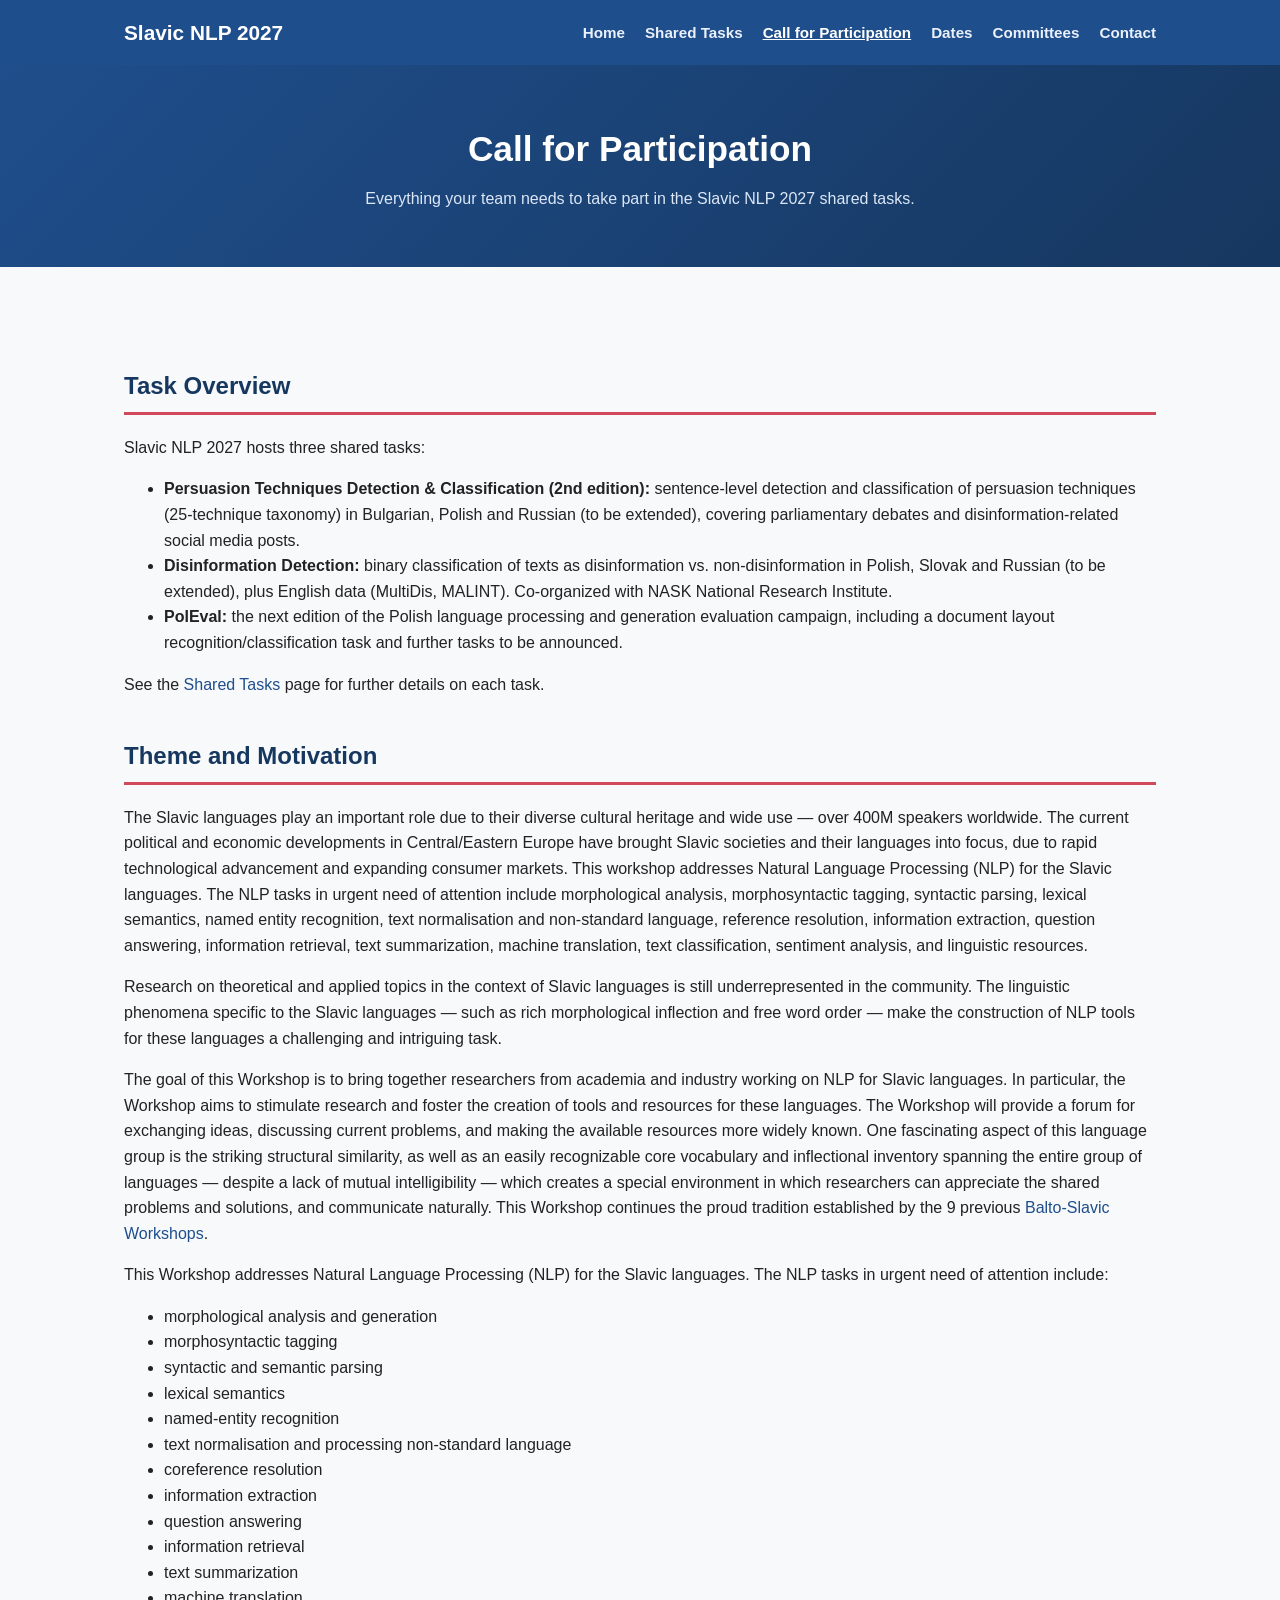
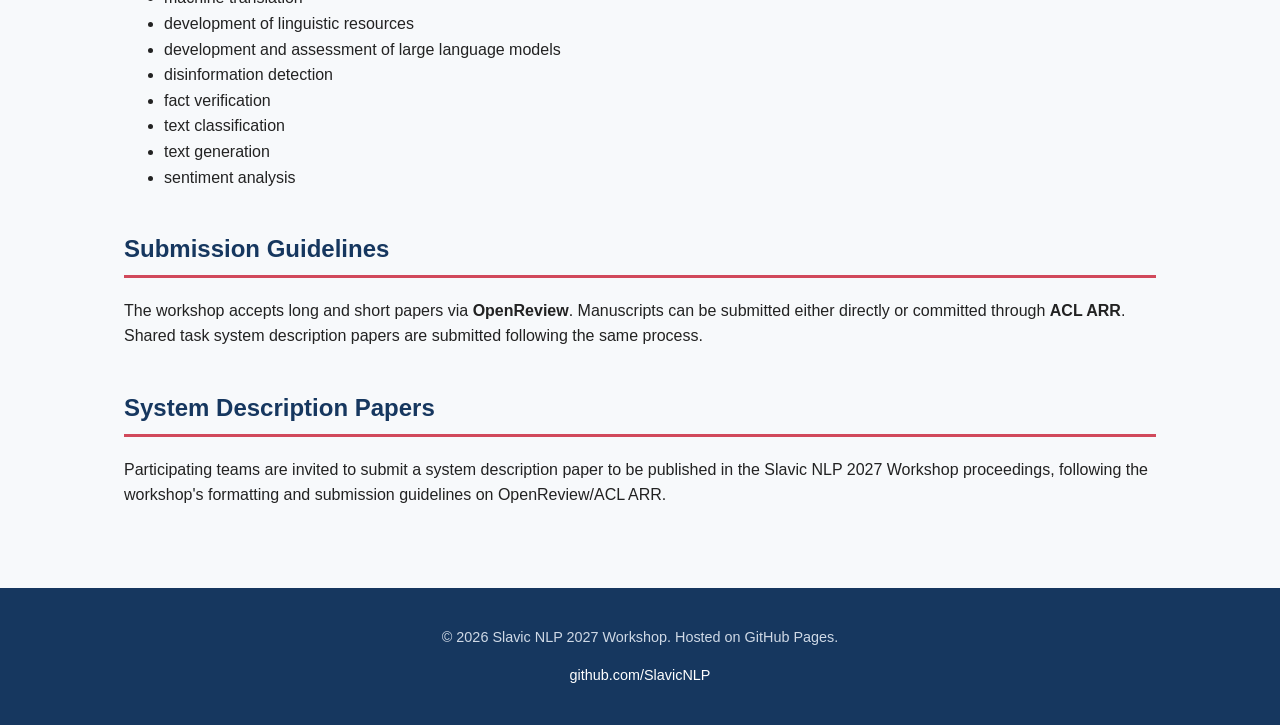
==== call-for-participation.html @ a6bb0aa5 "Initial commit with the first website" ====
<!DOCTYPE html>
<html lang="en">
<head>
  <meta charset="UTF-8" />
  <meta name="viewport" content="width=device-width, initial-scale=1.0" />
  <title>Call for Participation - Slavic NLP 2027</title>
  <link rel="stylesheet" href="assets/css/style.css?v=2" />
</head>
<body>
  <header class="site-header">
    <div class="header-inner">
      <a class="site-title" href="index.html">Slavic NLP 2027</a>
      <button class="nav-toggle" aria-label="Toggle navigation">&#9776;</button>
      <nav class="main-nav">
        <ul>
          <li><a href="index.html">Home</a></li>
          <li class="has-dropdown">
            <a href="shared-tasks.html">Shared Tasks</a>
            <ul class="dropdown">
              <li><a href="persuasion-classification.html">Persuasion Classification</a></li>
              <li><a href="disinformation-detection.html">Disinformation Detection</a></li>
              <li><a href="https://poleval.pl/" target="_blank" rel="noopener">PolEval</a></li>
            </ul>
          </li>
          <li><a href="call-for-participation.html" class="active">Call for Participation</a></li>
          <li><a href="dates.html">Dates</a></li>
          <li><a href="committees.html">Committees</a></li>
          <li><a href="contact.html">Contact</a></li>
        </ul>
      </nav>
    </div>
  </header>

  <section class="hero">
    <h1>Call for Participation</h1>
    <p>Everything your team needs to take part in the Slavic NLP 2027 shared tasks.</p>
  </section>

  <main>
    <section id="overview">
      <h2>Task Overview</h2>
      <p>Slavic NLP 2027 hosts three shared tasks:</p>
      <ul>
        <li>
          <strong>Persuasion Techniques Detection &amp; Classification (2nd edition):</strong>
          sentence-level detection and classification of persuasion techniques
          (25-technique taxonomy) in Bulgarian, Polish and Russian (to be
          extended), covering parliamentary debates and disinformation-related
          social media posts.
        </li>
        <li>
          <strong>Disinformation Detection:</strong> binary classification of
          texts as disinformation vs. non-disinformation in Polish, Slovak and
          Russian (to be extended), plus English data (MultiDis, MALINT).
          Co-organized with NASK National Research Institute.
        </li>
        <li>
          <strong>PolEval:</strong> the next edition of the Polish language
          processing and generation evaluation campaign, including a document
          layout recognition/classification task and further tasks to be
          announced.
        </li>
      </ul>
      <p>See the <a href="shared-tasks.html">Shared Tasks</a> page for further details on each task.</p>
    </section>

    <section id="theme">
      <h2>Theme and Motivation</h2>
      <p>
        The Slavic languages play an important role due to their diverse
        cultural heritage and wide use &mdash; over 400M speakers worldwide. The
        current political and economic developments in Central/Eastern Europe
        have brought Slavic societies and their languages into focus, due to
        rapid technological advancement and expanding consumer markets. This
        workshop addresses Natural Language Processing (NLP) for the Slavic
        languages. The NLP tasks in urgent need of attention include
        morphological analysis, morphosyntactic tagging, syntactic parsing,
        lexical semantics, named entity recognition, text normalisation and
        non-standard language, reference resolution, information extraction,
        question answering, information retrieval, text summarization, machine
        translation, text classification, sentiment analysis, and linguistic
        resources.
      </p>
      <p>
        Research on theoretical and applied topics in the context of Slavic
        languages is still underrepresented in the community. The linguistic
        phenomena specific to the Slavic languages &mdash; such as rich
        morphological inflection and free word order &mdash; make the
        construction of NLP tools for these languages a challenging and
        intriguing task.
      </p>
      <p>
        The goal of this Workshop is to bring together researchers from academia
        and industry working on NLP for Slavic languages. In particular, the
        Workshop aims to stimulate research and foster the creation of tools and
        resources for these languages. The Workshop will provide a forum for
        exchanging ideas, discussing current problems, and making the available
        resources more widely known. One fascinating aspect of this language
        group is the striking structural similarity, as well as an easily
        recognizable core vocabulary and inflectional inventory spanning the
        entire group of languages &mdash; despite a lack of mutual
        intelligibility &mdash; which creates a special environment in which
        researchers can appreciate the shared problems and solutions, and
        communicate naturally. This Workshop continues the proud tradition
        established by the 9 previous
        <a href="https://iwoca2016.cs.helsinki.fi/prior-workshops.html">Balto-Slavic Workshops</a>.
      </p>
      <p>
        This Workshop addresses Natural Language Processing (NLP) for the Slavic
        languages. The NLP tasks in urgent need of attention include:
      </p>
      <ul>
        <li>morphological analysis and generation</li>
        <li>morphosyntactic tagging</li>
        <li>syntactic and semantic parsing</li>
        <li>lexical semantics</li>
        <li>named-entity recognition</li>
        <li>text normalisation and processing non-standard language</li>
        <li>coreference resolution</li>
        <li>information extraction</li>
        <li>question answering</li>
        <li>information retrieval</li>
        <li>text summarization</li>
        <li>machine translation</li>
        <li>development of linguistic resources</li>
        <li>development and assessment of large language models</li>
        <li>disinformation detection</li>
        <li>fact verification</li>
        <li>text classification</li>
        <li>text generation</li>
        <li>sentiment analysis</li>
      </ul>
    </section>

    <section id="submission">
      <h2>Submission Guidelines</h2>
      <p>
        The workshop accepts long and short papers via <strong>OpenReview</strong>.
        Manuscripts can be submitted either directly or committed through
        <strong>ACL ARR</strong>. Shared task system description papers are
        submitted following the same process.
      </p>
    </section>

    <section id="paper">
      <h2>System Description Papers</h2>
      <p>
        Participating teams are invited to submit a system description paper to
        be published in the Slavic NLP 2027 Workshop proceedings, following the
        workshop's formatting and submission guidelines on OpenReview/ACL ARR.
      </p>
    </section>
  </main>

  <footer class="site-footer">
    <p>&copy; 2026 Slavic NLP 2027 Workshop. Hosted on GitHub Pages.</p>
    <p><a href="https://github.com/SlavicNLP">github.com/SlavicNLP</a></p>
  </footer>

  <script src="assets/js/main.js"></script>
</body>
</html>
---- assets/css/style.css ----
:root {
  --color-primary: #1f4e8c;
  --color-primary-dark: #16375f;
  --color-accent: #d1495b;
  --color-bg: #f7f9fb;
  --color-text: #222;
  --color-muted: #5a6472;
  --max-width: 1080px;
}

* {
  box-sizing: border-box;
}

body {
  margin: 0;
  font-family: "Segoe UI", Roboto, Helvetica, Arial, sans-serif;
  color: var(--color-text);
  background: var(--color-bg);
  line-height: 1.6;
}

a {
  color: var(--color-primary);
  text-decoration: none;
}

a:hover {
  text-decoration: underline;
}

img {
  max-width: 100%;
}

/* Header / Navigation */
header.site-header {
  background: var(--color-primary);
  color: #fff;
}

.header-inner {
  max-width: var(--max-width);
  margin: 0 auto;
  padding: 1rem 1.5rem;
  display: flex;
  align-items: center;
  justify-content: space-between;
}

.site-title {
  font-size: 1.3rem;
  font-weight: 700;
  color: #fff;
}

.site-title:hover {
  text-decoration: none;
  opacity: 0.9;
}

nav.main-nav ul {
  list-style: none;
  display: flex;
  gap: 1.25rem;
  margin: 0;
  padding: 0;
  flex-wrap: wrap;
}

nav.main-nav a {
  color: #eaf1fb;
  font-weight: 600;
  font-size: 0.95rem;
}

nav.main-nav a:hover,
nav.main-nav a.active {
  color: #fff;
  text-decoration: underline;
}

.nav-toggle {
  display: none;
  background: none;
  border: none;
  color: #fff;
  font-size: 1.5rem;
  cursor: pointer;
}

.has-dropdown {
  position: relative;
}

.has-dropdown > .dropdown {
  display: none;
  position: absolute;
  top: 100%;
  left: 0;
  background: var(--color-primary-dark);
  list-style: none;
  margin: 0;
  padding: 0.5rem 0;
  min-width: 220px;
  border-radius: 6px;
  box-shadow: 0 4px 10px rgba(0, 0, 0, 0.2);
  z-index: 20;
}

.has-dropdown:hover > .dropdown,
.has-dropdown:focus-within > .dropdown {
  display: block;
}

.dropdown a {
  display: block;
  padding: 0.5rem 1rem;
  white-space: nowrap;
  font-weight: 500;
}

/* Hero */
.hero {
  background: linear-gradient(135deg, var(--color-primary), var(--color-primary-dark));
  color: #fff;
  text-align: center;
  padding: 3.5rem 1.5rem;
}

.hero h1 {
  margin: 0 0 0.5rem;
  font-size: 2.2rem;
}

.hero p {
  margin: 0 auto;
  max-width: 640px;
  color: #dce7f7;
}

/* Main content */
main {
  max-width: var(--max-width);
  margin: 0 auto;
  padding: 2.5rem 1.5rem;
}

section {
  margin-bottom: 2.5rem;
}

h2 {
  border-bottom: 3px solid var(--color-accent);
  padding-bottom: 0.4rem;
  color: var(--color-primary-dark);
}

/* Cards */
.card-grid {
  display: grid;
  grid-template-columns: repeat(auto-fit, minmax(260px, 1fr));
  gap: 1.25rem;
}

.card {
  background: #fff;
  border: 1px solid #e1e6eb;
  border-radius: 8px;
  padding: 1.25rem;
  box-shadow: 0 1px 3px rgba(0, 0, 0, 0.06);
}

.card h3 {
  margin-top: 0;
  color: var(--color-primary-dark);
}

#organizing-committee .card-grid {
  grid-template-columns: repeat(4, 1fr);
  gap: 1rem;
}

#organizing-committee .card {
  padding: 1rem;
}

#organizing-committee .card h3 {
  font-size: 1.05rem;
}

#organizing-committee .card p {
  font-size: 0.9rem;
  margin: 0.3rem 0;
}

@media (max-width: 720px) {
  #organizing-committee .card-grid {
    grid-template-columns: repeat(2, 1fr);
  }
}

.icon-links {
  display: flex;
  align-items: center;
  gap: 0.5rem;
  margin-top: 0.4rem;
}

.website-icon {
  height: 20px;
  width: auto;
  vertical-align: middle;
  opacity: 0.85;
}

.website-link:hover .website-icon {
  opacity: 1;
}

/* Simple committee lists */
.committee-list {
  list-style: none;
  margin: 0;
  padding: 0;
}

.committee-list li {
  padding: 0.4rem 0;
  border-bottom: 1px solid #e1e6eb;
}

.committee-list li:last-child {
  border-bottom: none;
}

.committee-list .affiliation {
  color: var(--color-muted);
  font-size: 0.9rem;
}

#organizing-committee .scholar-icon {
  height: 20px;
}

.scholar-link {
  display: inline-block;
  margin: 0.4rem 0;
}

.scholar-icon {
  height: 28px;
  width: auto;
  vertical-align: middle;
  opacity: 0.85;
}

.scholar-link:hover .scholar-icon {
  opacity: 1;
}

.badge {
  display: inline-block;
  background: var(--color-accent);
  color: #fff;
  font-size: 0.75rem;
  font-weight: 700;
  padding: 0.15rem 0.5rem;
  border-radius: 999px;
  margin-bottom: 0.5rem;
}

.badge.badge-open {
  background: #2a9d8f;
}

/* Table */
table {
  width: 100%;
  border-collapse: collapse;
  background: #fff;
}

table caption {
  text-align: left;
  font-weight: 700;
  margin-bottom: 0.5rem;
}

th, td {
  text-align: left;
  padding: 0.6rem 0.8rem;
  border-bottom: 1px solid #e1e6eb;
}

th {
  background: #eef2f7;
}

/* Footer */
footer.site-footer {
  background: var(--color-primary-dark);
  color: #cfd9e6;
  text-align: center;
  padding: 1.5rem;
  font-size: 0.9rem;
}

footer.site-footer a {
  color: #fff;
}

/* Responsive nav */
@media (max-width: 720px) {
  .nav-toggle {
    display: block;
  }

  nav.main-nav {
    display: none;
    width: 100%;
  }

  nav.main-nav.open {
    display: block;
  }

  nav.main-nav ul {
    flex-direction: column;
    gap: 0.5rem;
    padding: 1rem 0;
  }

  .header-inner {
    flex-wrap: wrap;
  }
}

.news-table th:first-child,
.news-table td:first-child {
  white-space: nowrap;
  width: 9rem;
}
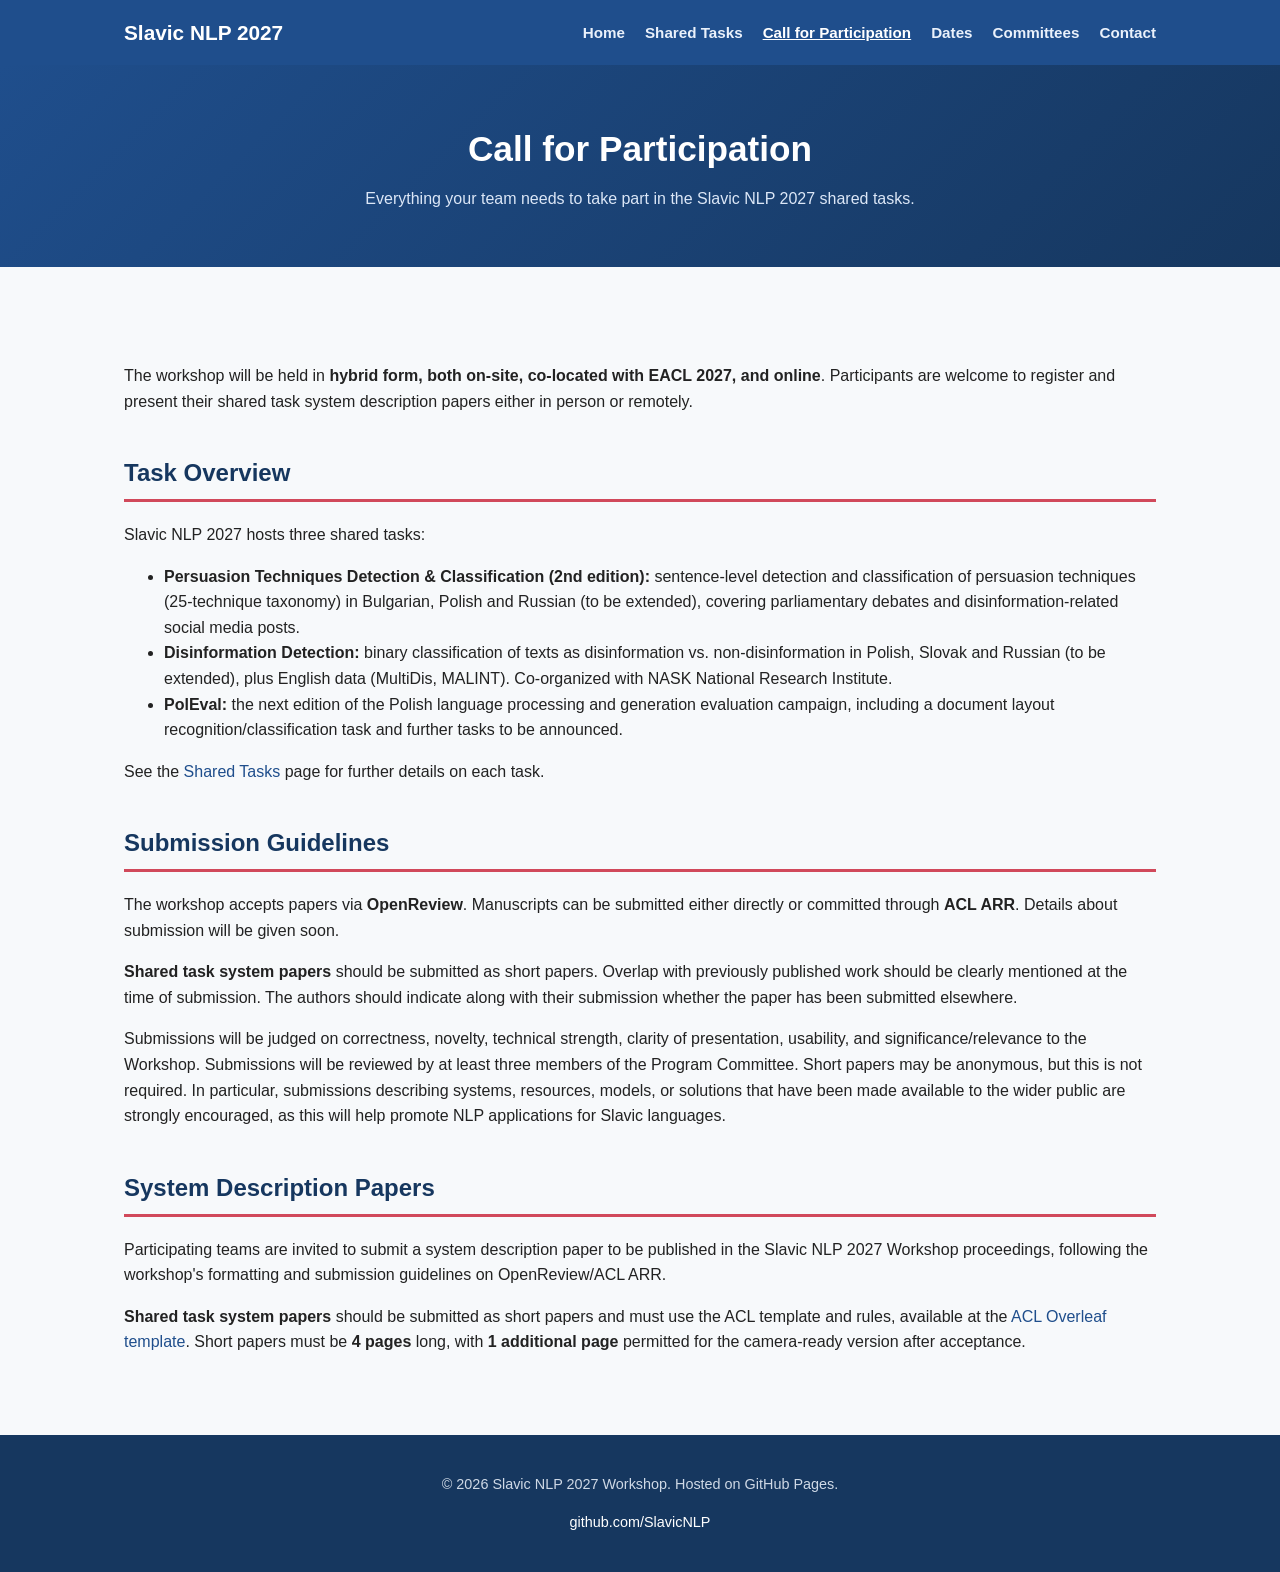
==== commit c9fd2251: "Add changes after consultations" ====
--- a/call-for-participation.html
+++ b/call-for-participation.html
@@ -37,6 +37,14 @@
   </section>
 
   <main>
+    <section id="format">
+      <p>
+        The workshop will be held in <strong>hybrid form, both on-site, co-located with EACL 2027, and online</strong>.
+        Participants are welcome to register and present their shared task system description papers either in
+        person or remotely.
+      </p>
+    </section>
+
     <section id="overview">
       <h2>Task Overview</h2>
       <p>Slavic NLP 2027 hosts three shared tasks:</p>
@@ -64,81 +72,24 @@
       <p>See the <a href="shared-tasks.html">Shared Tasks</a> page for further details on each task.</p>
     </section>
 
-    <section id="theme">
-      <h2>Theme and Motivation</h2>
-      <p>
-        The Slavic languages play an important role due to their diverse
-        cultural heritage and wide use &mdash; over 400M speakers worldwide. The
-        current political and economic developments in Central/Eastern Europe
-        have brought Slavic societies and their languages into focus, due to
-        rapid technological advancement and expanding consumer markets. This
-        workshop addresses Natural Language Processing (NLP) for the Slavic
-        languages. The NLP tasks in urgent need of attention include
-        morphological analysis, morphosyntactic tagging, syntactic parsing,
-        lexical semantics, named entity recognition, text normalisation and
-        non-standard language, reference resolution, information extraction,
-        question answering, information retrieval, text summarization, machine
-        translation, text classification, sentiment analysis, and linguistic
-        resources.
-      </p>
-      <p>
-        Research on theoretical and applied topics in the context of Slavic
-        languages is still underrepresented in the community. The linguistic
-        phenomena specific to the Slavic languages &mdash; such as rich
-        morphological inflection and free word order &mdash; make the
-        construction of NLP tools for these languages a challenging and
-        intriguing task.
-      </p>
-      <p>
-        The goal of this Workshop is to bring together researchers from academia
-        and industry working on NLP for Slavic languages. In particular, the
-        Workshop aims to stimulate research and foster the creation of tools and
-        resources for these languages. The Workshop will provide a forum for
-        exchanging ideas, discussing current problems, and making the available
-        resources more widely known. One fascinating aspect of this language
-        group is the striking structural similarity, as well as an easily
-        recognizable core vocabulary and inflectional inventory spanning the
-        entire group of languages &mdash; despite a lack of mutual
-        intelligibility &mdash; which creates a special environment in which
-        researchers can appreciate the shared problems and solutions, and
-        communicate naturally. This Workshop continues the proud tradition
-        established by the 9 previous
-        <a href="https://iwoca2016.cs.helsinki.fi/prior-workshops.html">Balto-Slavic Workshops</a>.
-      </p>
-      <p>
-        This Workshop addresses Natural Language Processing (NLP) for the Slavic
-        languages. The NLP tasks in urgent need of attention include:
-      </p>
-      <ul>
-        <li>morphological analysis and generation</li>
-        <li>morphosyntactic tagging</li>
-        <li>syntactic and semantic parsing</li>
-        <li>lexical semantics</li>
-        <li>named-entity recognition</li>
-        <li>text normalisation and processing non-standard language</li>
-        <li>coreference resolution</li>
-        <li>information extraction</li>
-        <li>question answering</li>
-        <li>information retrieval</li>
-        <li>text summarization</li>
-        <li>machine translation</li>
-        <li>development of linguistic resources</li>
-        <li>development and assessment of large language models</li>
-        <li>disinformation detection</li>
-        <li>fact verification</li>
-        <li>text classification</li>
-        <li>text generation</li>
-        <li>sentiment analysis</li>
-      </ul>
-    </section>
-
     <section id="submission">
       <h2>Submission Guidelines</h2>
       <p>
-        The workshop accepts long and short papers via <strong>OpenReview</strong>.
+        The workshop accepts papers via <strong>OpenReview</strong>.
         Manuscripts can be submitted either directly or committed through
-        <strong>ACL ARR</strong>. Shared task system description papers are
-        submitted following the same process.
+        <strong>ACL ARR</strong>. Details about submission will be given soon.
+      </p>
+      <p>
+        <strong>Shared task system papers</strong> should be submitted as short papers. Overlap with previously
+        published work should be clearly mentioned at the time of submission. The authors should indicate along
+        with their submission whether the paper has been submitted elsewhere.
+      </p>
+      <p>
+        Submissions will be judged on correctness, novelty, technical strength, clarity of presentation, usability,
+        and significance/relevance to the Workshop. Submissions will be reviewed by at least three members of the
+        Program Committee. Short papers may be anonymous, but this is not required. In particular, submissions
+        describing systems, resources, models, or solutions that have been made available to the wider public are
+        strongly encouraged, as this will help promote NLP applications for Slavic languages.
       </p>
     </section>
 
@@ -148,6 +99,13 @@
         Participating teams are invited to submit a system description paper to
         be published in the Slavic NLP 2027 Workshop proceedings, following the
         workshop's formatting and submission guidelines on OpenReview/ACL ARR.
+      </p>
+      <p>
+        <strong>Shared task system papers</strong> should be submitted as short papers and must use the ACL template
+        and rules, available at the
+        <a href="https://www.overleaf.com/latex/templates/association-for-computational-linguistics-acl-conference/jvxskxpnznfj" target="_blank" rel="noopener">ACL Overleaf template</a>.
+        Short papers must be <strong>4 pages</strong> long, with <strong>1 additional page</strong> permitted for the
+        camera-ready version after acceptance.
       </p>
     </section>
   </main>
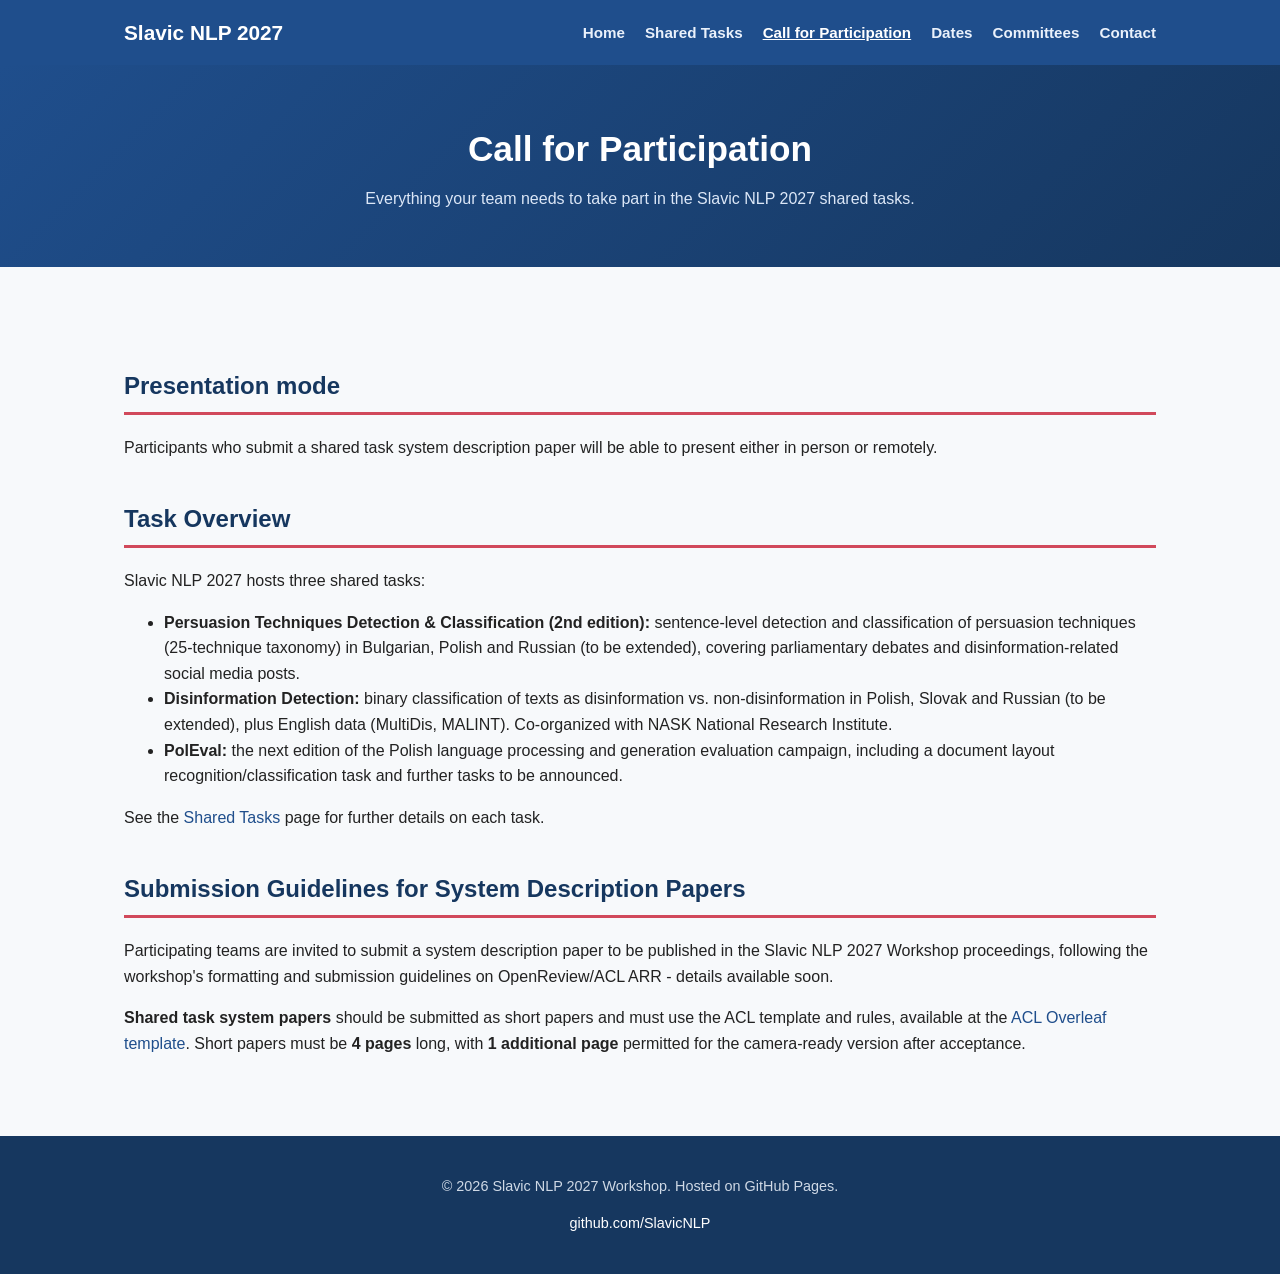
==== commit c1ccf0f8: "Final changes to dates and submission details" ====
--- a/call-for-participation.html
+++ b/call-for-participation.html
@@ -37,11 +37,10 @@
   </section>
 
   <main>
-    <section id="format">
+    <section id="presentation-mode">
+      <h2>Presentation mode</h2>
       <p>
-        The workshop will be held in <strong>hybrid form, both on-site, co-located with EACL 2027, and online</strong>.
-        Participants are welcome to register and present their shared task system description papers either in
-        person or remotely.
+        Participants who submit a shared task system description paper will be able to present either in person or remotely.
       </p>
     </section>
 
@@ -72,33 +71,12 @@
       <p>See the <a href="shared-tasks.html">Shared Tasks</a> page for further details on each task.</p>
     </section>
 
-    <section id="submission">
-      <h2>Submission Guidelines</h2>
-      <p>
-        The workshop accepts papers via <strong>OpenReview</strong>.
-        Manuscripts can be submitted either directly or committed through
-        <strong>ACL ARR</strong>. Details about submission will be given soon.
-      </p>
-      <p>
-        <strong>Shared task system papers</strong> should be submitted as short papers. Overlap with previously
-        published work should be clearly mentioned at the time of submission. The authors should indicate along
-        with their submission whether the paper has been submitted elsewhere.
-      </p>
-      <p>
-        Submissions will be judged on correctness, novelty, technical strength, clarity of presentation, usability,
-        and significance/relevance to the Workshop. Submissions will be reviewed by at least three members of the
-        Program Committee. Short papers may be anonymous, but this is not required. In particular, submissions
-        describing systems, resources, models, or solutions that have been made available to the wider public are
-        strongly encouraged, as this will help promote NLP applications for Slavic languages.
-      </p>
-    </section>
-
-    <section id="paper">
-      <h2>System Description Papers</h2>
+    <section id="submission-guidelines">
+      <h2>Submission Guidelines for System Description Papers</h2>
       <p>
         Participating teams are invited to submit a system description paper to
         be published in the Slavic NLP 2027 Workshop proceedings, following the
-        workshop's formatting and submission guidelines on OpenReview/ACL ARR.
+        workshop's formatting and submission guidelines on OpenReview/ACL ARR - details available soon.
       </p>
       <p>
         <strong>Shared task system papers</strong> should be submitted as short papers and must use the ACL template
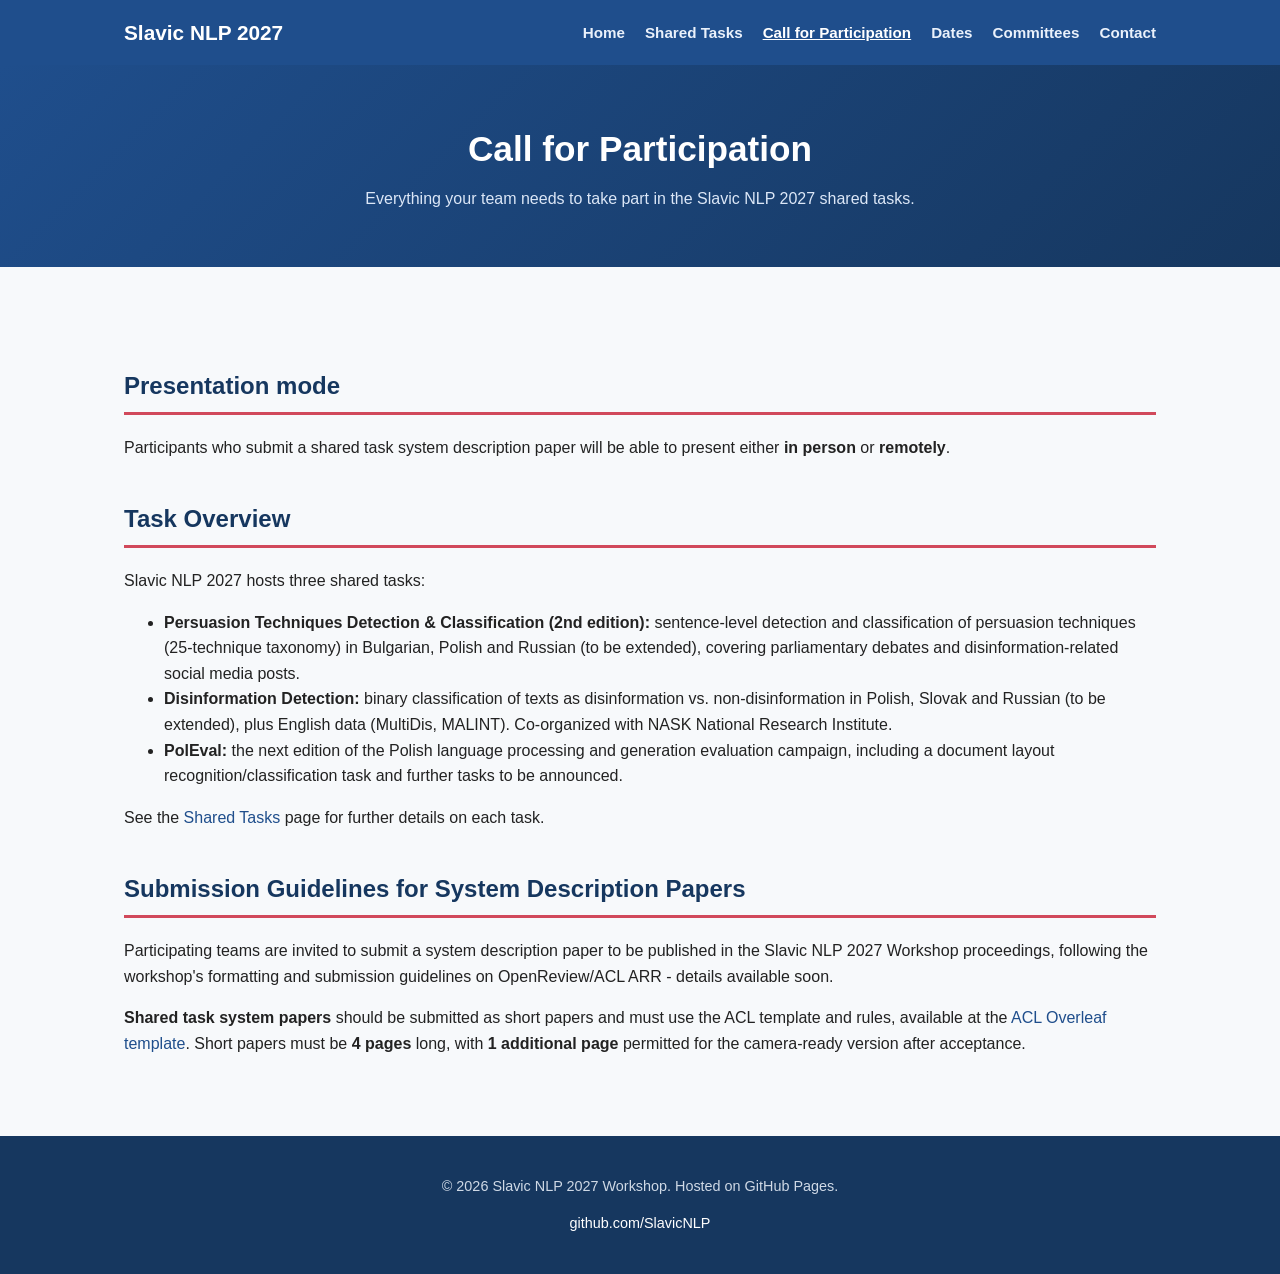
==== commit deb6a2c8: "Make info about the presentation mode bolded" ====
--- a/call-for-participation.html
+++ b/call-for-participation.html
@@ -40,7 +40,7 @@
     <section id="presentation-mode">
       <h2>Presentation mode</h2>
       <p>
-        Participants who submit a shared task system description paper will be able to present either in person or remotely.
+        Participants who submit a shared task system description paper will be able to present either <strong>in person</strong> or <strong>remotely</strong>.
       </p>
     </section>
 
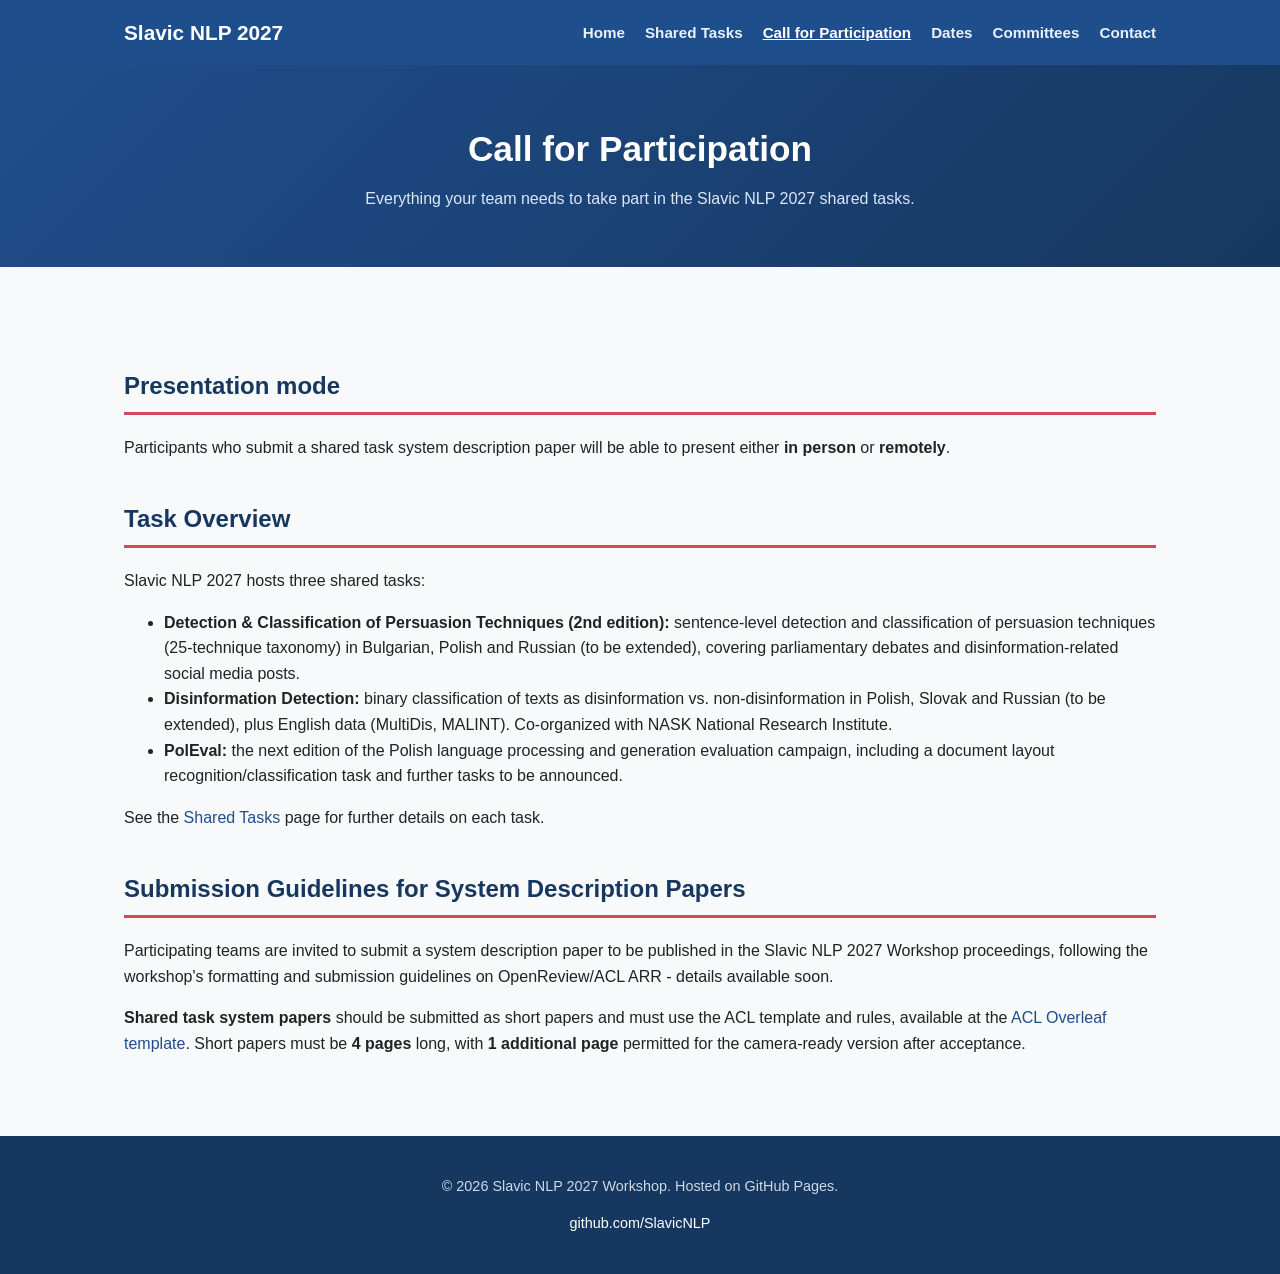
==== commit db2c0261: "Changes in tasks names" ====
--- a/call-for-participation.html
+++ b/call-for-participation.html
@@ -49,7 +49,7 @@
       <p>Slavic NLP 2027 hosts three shared tasks:</p>
       <ul>
         <li>
-          <strong>Persuasion Techniques Detection &amp; Classification (2nd edition):</strong>
+          <strong>Detection &amp; Classification of Persuasion Techniques (2nd edition):</strong>
           sentence-level detection and classification of persuasion techniques
           (25-technique taxonomy) in Bulgarian, Polish and Russian (to be
           extended), covering parliamentary debates and disinformation-related
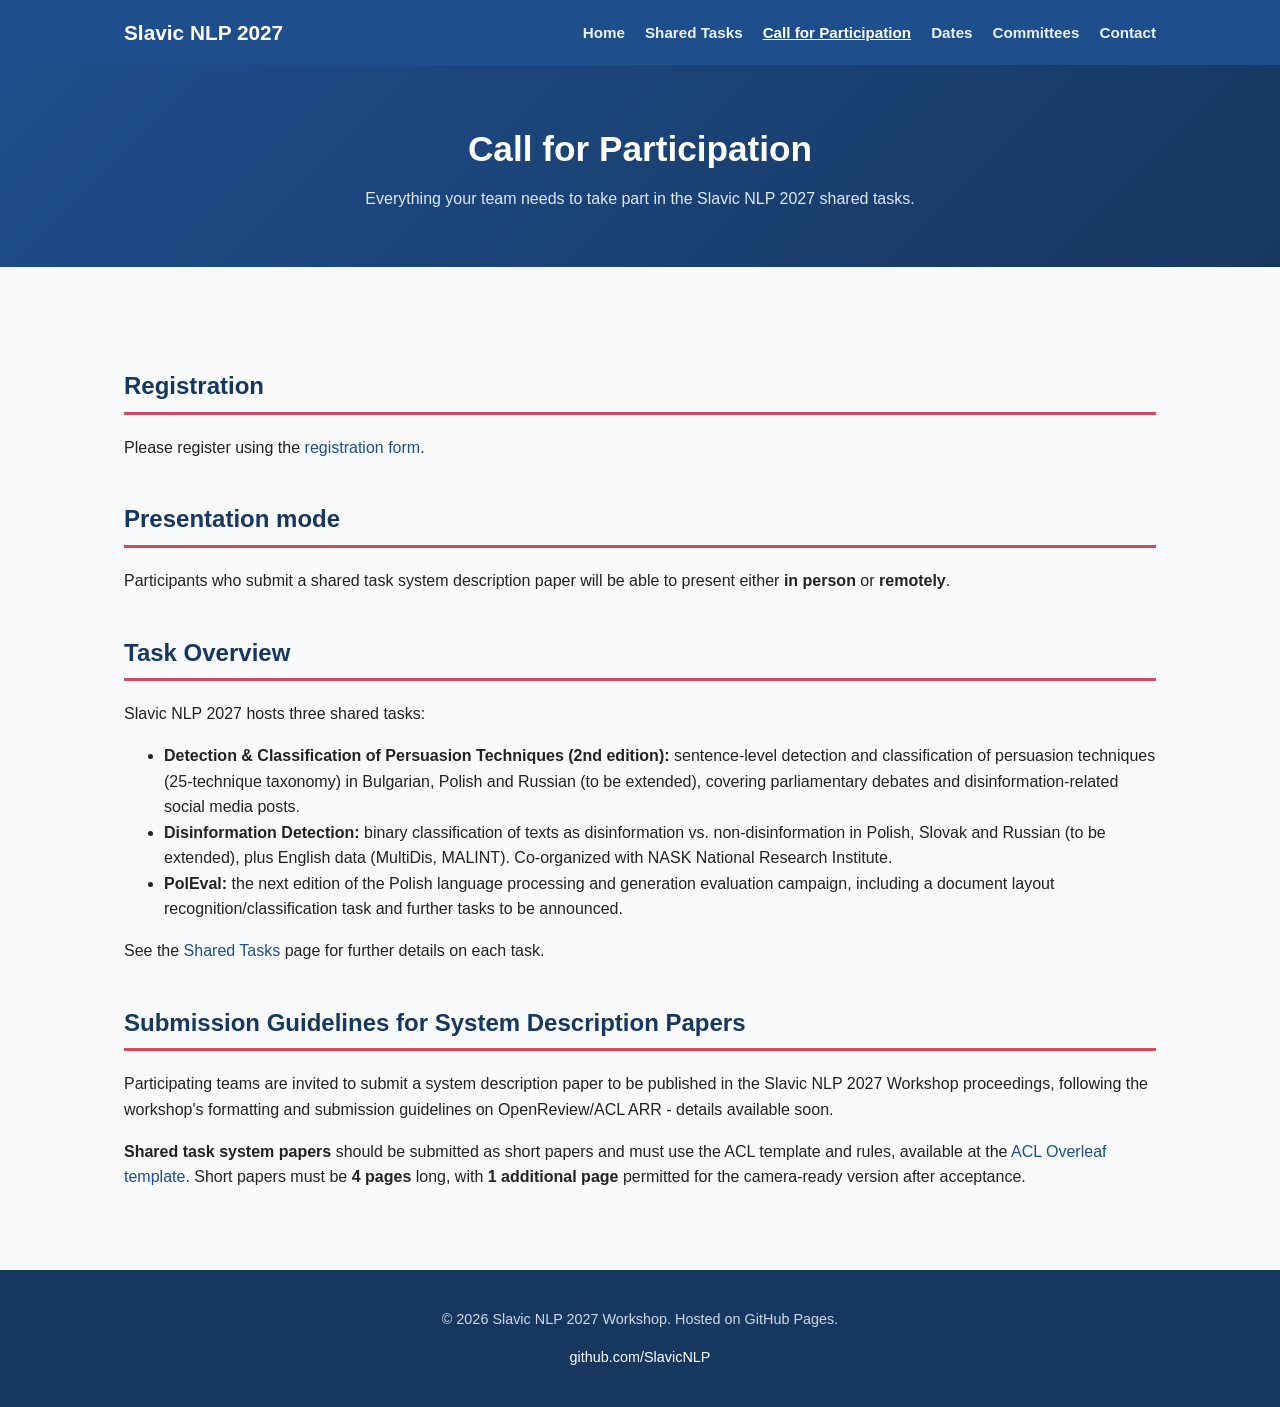
==== commit a1dcafbb: "Add registration form" ====
--- a/call-for-participation.html
+++ b/call-for-participation.html
@@ -37,6 +37,11 @@
   </section>
 
   <main>
+    <section id="registration">
+      <h2>Registration</h2>
+      <p>Please register using the <a href="https://forms.gle/5N1dbYKXC29Ukxqe7" target="_blank" rel="noopener">registration form</a>.</p>
+    </section>
+
     <section id="presentation-mode">
       <h2>Presentation mode</h2>
       <p>
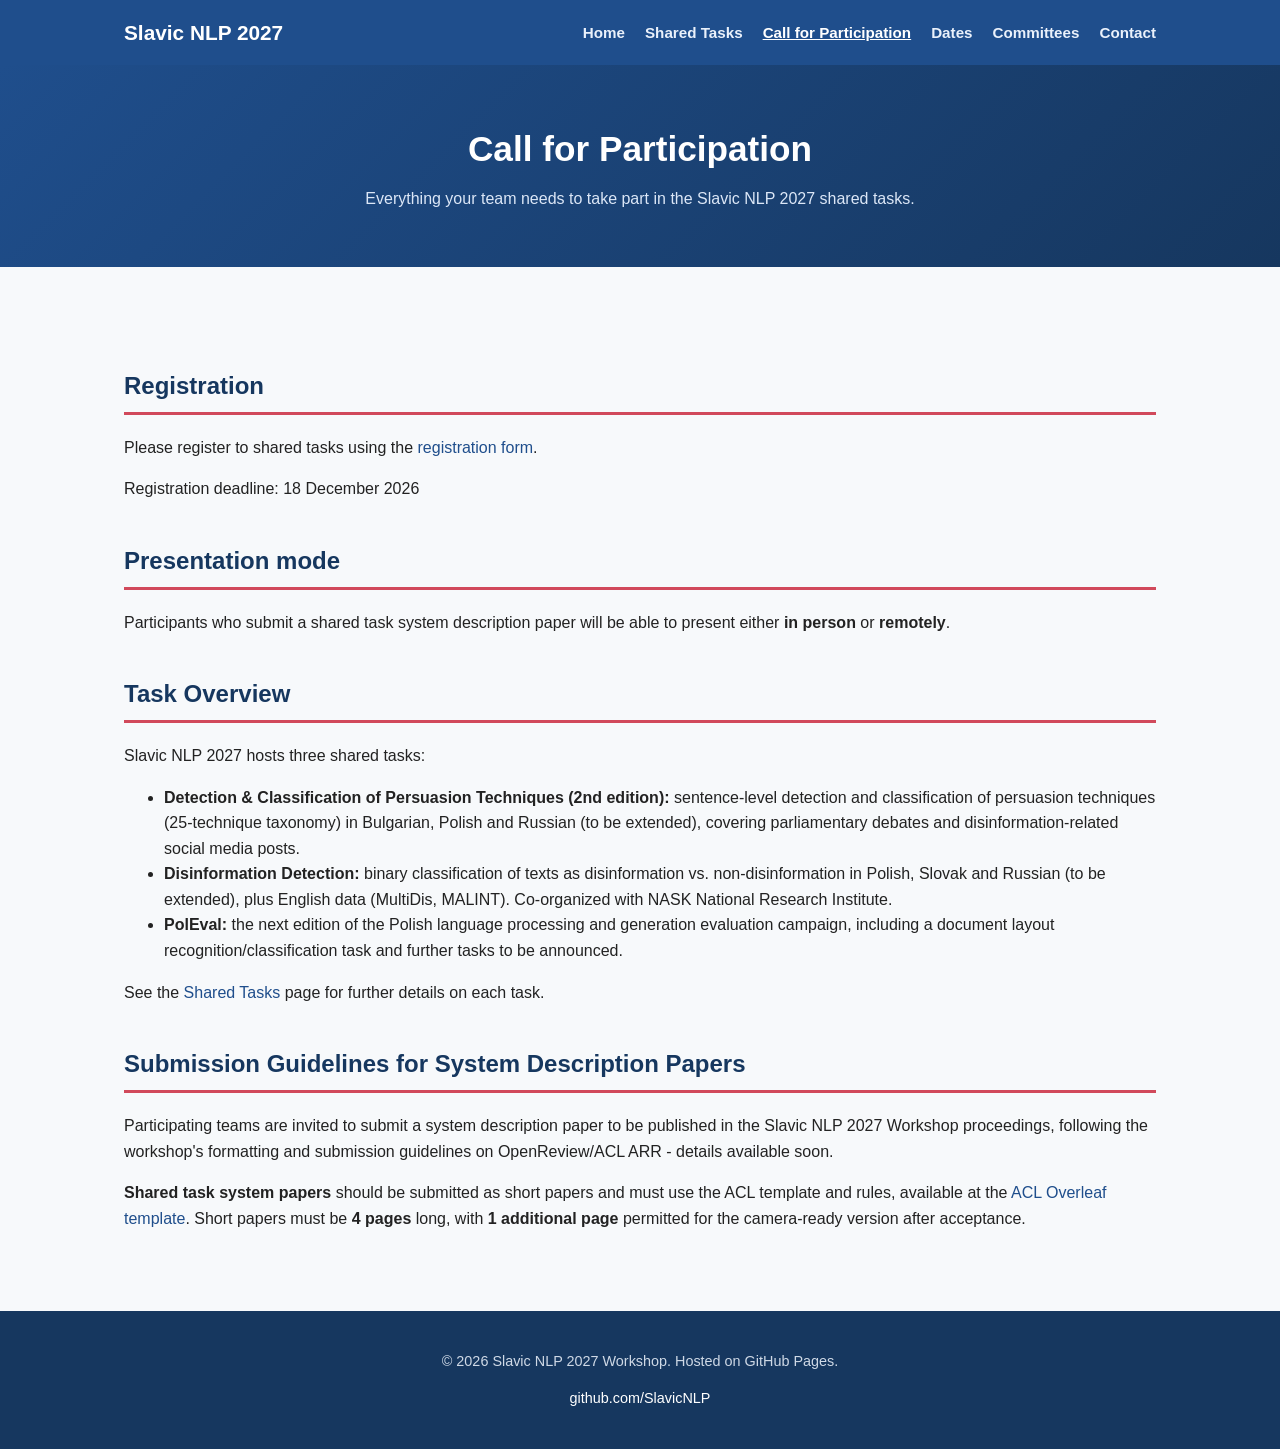
==== commit 92539bbd: "Add registration on home website and add deadline" ====
--- a/call-for-participation.html
+++ b/call-for-participation.html
@@ -39,7 +39,8 @@
   <main>
     <section id="registration">
       <h2>Registration</h2>
-      <p>Please register using the <a href="https://forms.gle/5N1dbYKXC29Ukxqe7" target="_blank" rel="noopener">registration form</a>.</p>
+      <p>Please register to shared tasks using the <a href="https://forms.gle/5N1dbYKXC29Ukxqe7" target="_blank" rel="noopener">registration form</a>.</p>
+      <p>Registration deadline: 18 December 2026</p>
     </section>
 
     <section id="presentation-mode">
